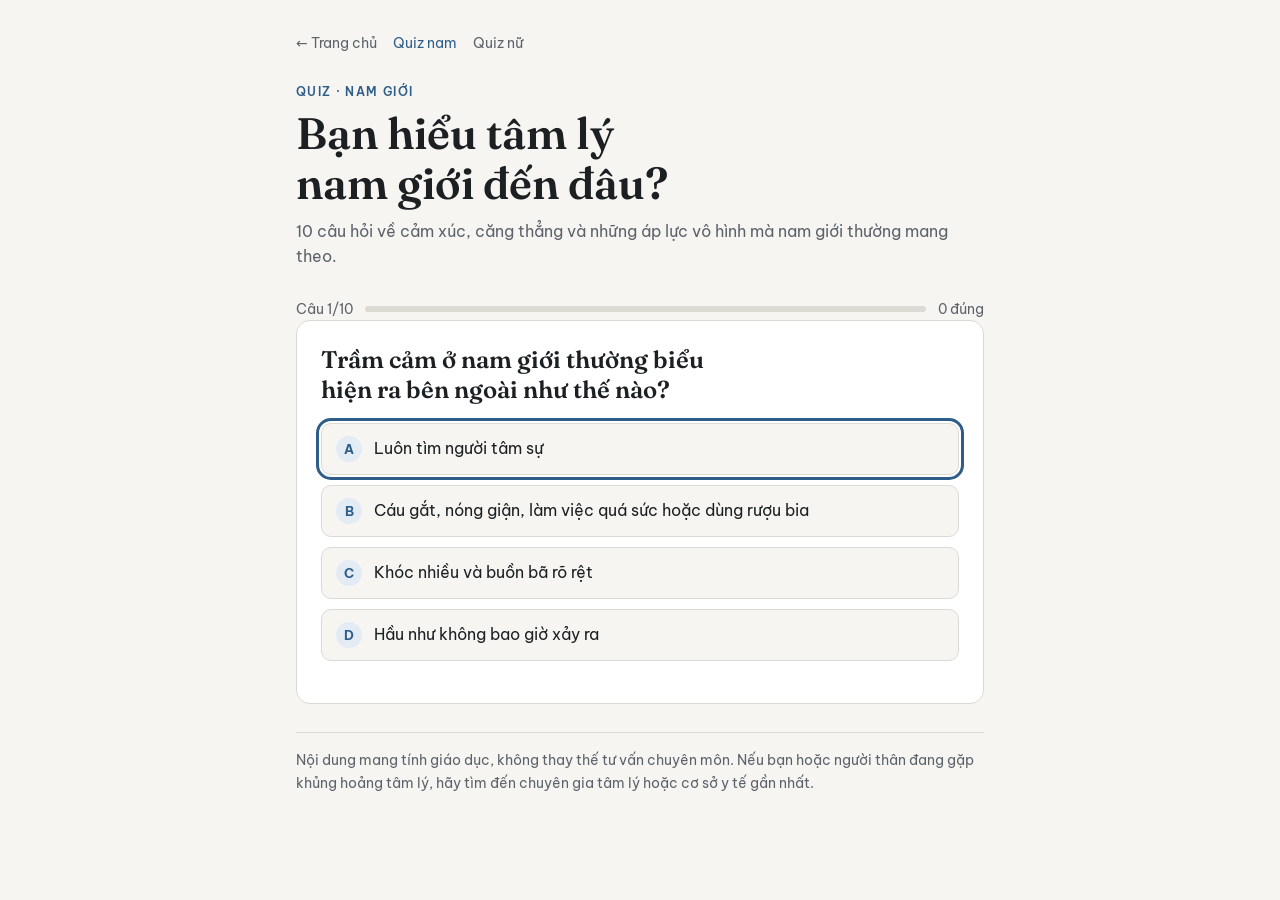
==== nam.html @ 31fb6f39 "Quiz tâm lý giới tính: trang nam và trang nữ Co-Authored-By: Claude Opus 5.5 <noreply@anthropic.com>" ====
<!doctype html>
<html lang="vi"><head>
<title>Quiz Tâm Lý Nam Giới</title>
<meta charset="utf-8"><meta name="viewport" content="width=device-width, initial-scale=1, viewport-fit=cover"><meta name="claude:viewport-fit-sides" content="cover">
<link rel="preconnect" href="https://fonts.googleapis.com"><link rel="preconnect" href="https://fonts.gstatic.com" crossorigin>
<link rel="stylesheet" href="https://fonts.googleapis.com/css2?family=Be+Vietnam+Pro:wght@400;600&family=Fraunces:opsz,wght@9..144,600&display=swap">
<link rel="stylesheet" href="style.css">
</head><body class="nam">
<main class="wrap">
  <nav class="nav"><a href="index.html">← Trang chủ</a><a href="nam.html" aria-current="page">Quiz nam</a><a href="nu.html">Quiz nữ</a></nav>
  <header><p class="eyebrow">Quiz · Nam giới</p><h1>Bạn hiểu tâm lý nam giới đến đâu?</h1><p class="lead">10 câu hỏi về cảm xúc, căng thẳng và những áp lực vô hình mà nam giới thường mang theo.</p></header>
  <section id="quiz" aria-live="polite"></section>
  <p class="note">Nội dung mang tính giáo dục, không thay thế tư vấn chuyên môn. Nếu bạn hoặc người thân đang gặp khủng hoảng tâm lý, hãy tìm đến chuyên gia tâm lý hoặc cơ sở y tế gần nhất.</p>
</main>
<script>window.OTHER={href:"nu.html",label:"Làm quiz nữ giới →"};window.QUIZ=[
{q:"Trầm cảm ở nam giới thường biểu hiện ra bên ngoài như thế nào?",a:["Khóc nhiều và buồn bã rõ rệt","Cáu gắt, nóng giận, làm việc quá sức hoặc dùng rượu bia","Luôn tìm người tâm sự","Hầu như không bao giờ xảy ra"],c:1,e:"Nam giới hay biểu hiện trầm cảm qua cáu gắt, giận dữ, hành vi liều lĩnh hoặc lạm dụng chất. Vì không giống hình ảnh buồn bã quen thuộc nên trầm cảm ở nam dễ bị bỏ sót."},
{q:"So với nữ giới, tỷ lệ tử vong do tự tử ở nam giới trên thế giới thế nào?",a:["Thấp hơn khoảng một nửa","Gần như bằng nhau","Cao hơn khoảng 2–4 lần tùy quốc gia","Chỉ cao hơn ở người già"],c:2,e:"Theo WHO, nam giới tử vong do tự tử nhiều hơn nữ giới khoảng 2 lần trên toàn cầu, và 3–4 lần ở nhiều nước phát triển, dù nữ giới có ý định tự tử nhiều hơn. Điều này liên quan đến việc ít tìm trợ giúp và chọn phương thức nguy hiểm hơn."},
{q:"Lý do phổ biến nhất khiến nam giới ngại tìm kiếm hỗ trợ tâm lý là gì?",a:["Nam giới ít gặp vấn đề tâm lý","Chuẩn mực \"đàn ông phải mạnh mẽ, tự giải quyết\"","Chi phí quá cao","Không có chuyên gia dành cho nam"],c:1,e:"Nghiên cứu về chuẩn mực nam tính cho thấy niềm tin \"xin giúp đỡ là yếu đuối\" là rào cản lớn nhất. Nam giới càng tin vào chuẩn mực này càng ít đi trị liệu."},
{q:"Nhiều nam giới cảm thấy dễ mở lòng nhất trong hoàn cảnh nào?",a:["Ngồi đối diện, nhìn thẳng vào mắt nhau","Khi được hỏi dồn dập về cảm xúc","Khi cùng làm một việc bên cạnh nhau (lái xe, chơi thể thao, sửa đồ)","Qua tin nhắn dài"],c:2,e:"Các nhà nghiên cứu gọi đây là giao tiếp \"vai kề vai\" (side-by-side). Hoạt động chung giảm áp lực giao tiếp trực diện nên chuyện khó nói dễ được chia sẻ hơn."},
{q:"Testosterone ảnh hưởng đến hành vi nam giới như thế nào?",a:["Quyết định hoàn toàn mức độ hung hăng","Không ảnh hưởng gì","Có ảnh hưởng, nhưng tác động phụ thuộc mạnh vào bối cảnh xã hội","Chỉ ảnh hưởng đến cơ bắp"],c:2,e:"Testosterone liên quan đến động lực cạnh tranh và tìm kiếm vị thế, nhưng biểu hiện cụ thể (hung hăng hay hào phóng) tùy vào điều được xã hội xung quanh đánh giá cao. Hormone không phải định mệnh."},
{q:"Nam giới có thể bị trầm cảm sau khi vợ/bạn đời sinh con không?",a:["Không, chỉ người mẹ mới bị","Có, khoảng 8–10% người cha","Chỉ khi người cha thất nghiệp","Chỉ ở con thứ hai"],c:1,e:"Phân tích tổng hợp (Paulson & Bazemore, 2010) cho thấy khoảng 8–10% người cha bị trầm cảm chu sinh, cao nhất khi con 3–6 tháng tuổi. Nguy cơ tăng nếu người mẹ cũng bị trầm cảm."},
{q:"Về trải nghiệm cảm xúc bên trong, nam và nữ khác nhau thế nào?",a:["Nam giới cảm nhận cảm xúc yếu hơn hẳn","Mức độ cảm nhận khá tương đồng; khác biệt chủ yếu ở cách thể hiện","Nam giới không cảm thấy sợ hãi","Nữ giới không cảm thấy tức giận"],c:1,e:"Đo phản ứng sinh lý cho thấy nam giới cũng phản ứng mạnh với kích thích cảm xúc. Từ nhỏ con trai thường được dạy \"con trai không được khóc\", nên các em học cách che giấu cảm xúc chứ không phải ít cảm nhận hơn."},
{q:"\"Giả thuyết tương đồng giới\" (Janet Hyde, 2005) kết luận điều gì?",a:["Nam và nữ khác nhau ở hầu hết đặc điểm tâm lý","Phần lớn khác biệt tâm lý giữa hai giới là nhỏ hoặc gần bằng không","Nam giới giỏi toán bẩm sinh","Nữ giới luôn đồng cảm hơn"],c:1,e:"Tổng hợp 46 phân tích gộp, Hyde thấy khoảng 78% khác biệt giới có quy mô nhỏ hoặc gần bằng 0. Một số khác biệt lớn hơn như sức mạnh thể chất và một số hành vi hung hăng."},
{q:"Khi một người bạn nam đang căng thẳng, cách hỗ trợ nào thường hiệu quả?",a:["Ép anh ấy nói ra ngay lập tức","Phớt lờ để anh ấy tự vượt qua","Ở bên, rủ làm việc gì đó cùng và để ngỏ cơ hội trò chuyện","Khuyên \"đàn ông thì phải chịu được\""],c:2,e:"Hiện diện, không phán xét và tạo không gian an toàn giúp nam giới dễ chia sẻ hơn. Câu như \"phải chịu được\" củng cố chính chuẩn mực ngăn họ tìm trợ giúp."},
{q:"Cô đơn ở nam giới trưởng thành thường liên quan đến điều gì?",a:["Nam giới không cần bạn bè","Tình bạn của nam thường gắn với hoạt động chung, dễ mai một khi hoàn cảnh thay đổi (cưới, chuyển việc)","Nam giới có nhiều bạn thân hơn nữ","Chỉ người độc thân mới cô đơn"],c:1,e:"Khảo sát tại Mỹ (2021) cho thấy tỷ lệ nam giới không có người bạn thân nào tăng từ 3% (1990) lên 15%. Tình bạn dựa trên hoạt động chung dễ đứt khi lịch sinh hoạt thay đổi, và nhiều nam giới chỉ còn dựa vào bạn đời để chia sẻ."}
];</script>
<script src="quiz.js"></script>
</body></html>
---- style.css ----
/* Layout: one centered reading column; each quiz card sits on the page ground, accent set per page */
:root{
  --bg:#f6f5f2; --surface:#ffffff; --fg:#1d2023; --muted:#5d636b; --line:#dcdad4;
  --accent:#2f5d8a; --accent-soft:#e3ecf5; --ok:#2e7d4f; --ok-soft:#e2f2e8; --bad:#b3413a; --bad-soft:#f8e4e2;
  --display:"Fraunces", Georgia, "Times New Roman", serif;
  --body:"Be Vietnam Pro", system-ui, -apple-system, "Segoe UI", sans-serif;
}
body.nu{ --accent:#a4466b; --accent-soft:#f6e4eb; }
@media (prefers-color-scheme: dark){ :root:not([data-theme="light"]){
  --bg:#15171a; --surface:#1e2125; --fg:#e9e7e2; --muted:#a2a7ae; --line:#33373d;
  --accent:#86b2dc; --accent-soft:#22313f; --ok:#7fcf9c; --ok-soft:#1d3226; --bad:#ec8b83; --bad-soft:#3a2120; color-scheme:dark }
  :root:not([data-theme="light"]) body.nu{ --accent:#e59ab8; --accent-soft:#3b2430; } }
:root[data-theme="dark"]{
  --bg:#15171a; --surface:#1e2125; --fg:#e9e7e2; --muted:#a2a7ae; --line:#33373d;
  --accent:#86b2dc; --accent-soft:#22313f; --ok:#7fcf9c; --ok-soft:#1d3226; --bad:#ec8b83; --bad-soft:#3a2120; color-scheme:dark }
:root[data-theme="dark"] body.nu{ --accent:#e59ab8; --accent-soft:#3b2430; }

*{box-sizing:border-box}
body{margin:0;background:var(--bg);color:var(--fg);font-family:var(--body);font-size:16px;line-height:1.6}
.wrap{max-width:720px;margin:0 auto;padding-block:32px 64px;
  padding-left:max(16px, env(safe-area-inset-left, 0px));padding-right:max(16px, env(safe-area-inset-right, 0px));
  display:flex;flex-direction:column;gap:28px}
a{color:var(--accent)}
.nav{display:flex;gap:16px;flex-wrap:wrap;font-size:14px}
.nav a{text-decoration:none;color:var(--muted)} .nav a:hover,.nav a[aria-current]{color:var(--accent)}
.eyebrow{font-size:12px;letter-spacing:.12em;text-transform:uppercase;color:var(--accent);font-weight:600;margin:0}
h1{font-family:var(--display);font-weight:600;font-size:clamp(30px,6vw,44px);line-height:1.15;margin:6px 0 10px;text-wrap:balance}
h2{font-family:var(--display);font-weight:600;font-size:24px;line-height:1.25;margin:0;text-wrap:balance}
.lead{color:var(--muted);margin:0;max-width:60ch}
.note{font-size:14px;color:var(--muted);border-top:1px solid var(--line);padding-top:16px;margin:0}

.progress{display:flex;align-items:center;gap:12px;font-size:14px;color:var(--muted);font-variant-numeric:tabular-nums}
.bar{flex:1;height:6px;border-radius:3px;background:var(--line);overflow:hidden}
.bar span{display:block;height:100%;background:var(--accent);transition:width .3s}
.card{background:var(--surface);border:1px solid var(--line);border-radius:14px;padding:24px;display:flex;flex-direction:column;gap:18px}
.opts{display:grid;gap:10px}
.opt{font:inherit;text-align:left;color:var(--fg);background:var(--bg);border:1.5px solid var(--line);border-radius:10px;padding:12px 14px;cursor:pointer;display:flex;gap:12px;align-items:flex-start}
.opt:hover:not(:disabled){border-color:var(--accent)}
.opt:focus-visible,.btn:focus-visible{outline:3px solid var(--accent);outline-offset:2px}
.opt b{flex:none;width:26px;height:26px;border-radius:50%;display:grid;place-items:center;font-size:13px;background:var(--accent-soft);color:var(--accent)}
.opt:disabled{cursor:default}
.opt.ok{border-color:var(--ok);background:var(--ok-soft)} .opt.ok b{background:var(--ok);color:var(--surface)}
.opt.bad{border-color:var(--bad);background:var(--bad-soft)} .opt.bad b{background:var(--bad);color:var(--surface)}
.explain{background:var(--accent-soft);border-radius:10px;padding:14px 16px;margin:0}
.explain strong{display:block;margin-bottom:4px}
.actions{display:flex;justify-content:flex-end}
.btn{font:inherit;font-weight:600;border:0;border-radius:10px;padding:11px 20px;background:var(--accent);color:var(--surface);cursor:pointer;text-decoration:none;display:inline-block}
.btn.ghost{background:transparent;color:var(--accent);border:1.5px solid var(--accent)}
.score{font-family:var(--display);font-size:64px;line-height:1;color:var(--accent);font-variant-numeric:tabular-nums}
.review{display:flex;flex-direction:column;gap:12px;padding:0;margin:0;list-style:none}
.review li{border-left:3px solid var(--line);padding-left:12px;font-size:15px}
.review li.ok{border-color:var(--ok)} .review li.bad{border-color:var(--bad)}
.review small{color:var(--muted);display:block}

.choose{display:grid;grid-template-columns:repeat(auto-fit,minmax(240px,1fr));gap:16px}
.pick{display:flex;flex-direction:column;gap:10px;text-decoration:none;color:var(--fg);background:var(--surface);border:1px solid var(--line);border-radius:14px;padding:24px;transition:border-color .2s, transform .2s}
.pick:hover{border-color:var(--accent);transform:translateY(-2px)}
.pick.nu{--accent:#a4466b}
@media (prefers-color-scheme: dark){ :root:not([data-theme="light"]) .pick.nu{--accent:#e59ab8} }
:root[data-theme="dark"] .pick.nu{--accent:#e59ab8}
.pick .sym{font-family:var(--display);font-size:40px;line-height:1;color:var(--accent)}
.pick h2{color:var(--fg)} .pick p{margin:0;color:var(--muted);font-size:15px}
.pick span.go{color:var(--accent);font-weight:600;font-size:15px}
@media (prefers-reduced-motion: reduce){ *{transition:none!important} }
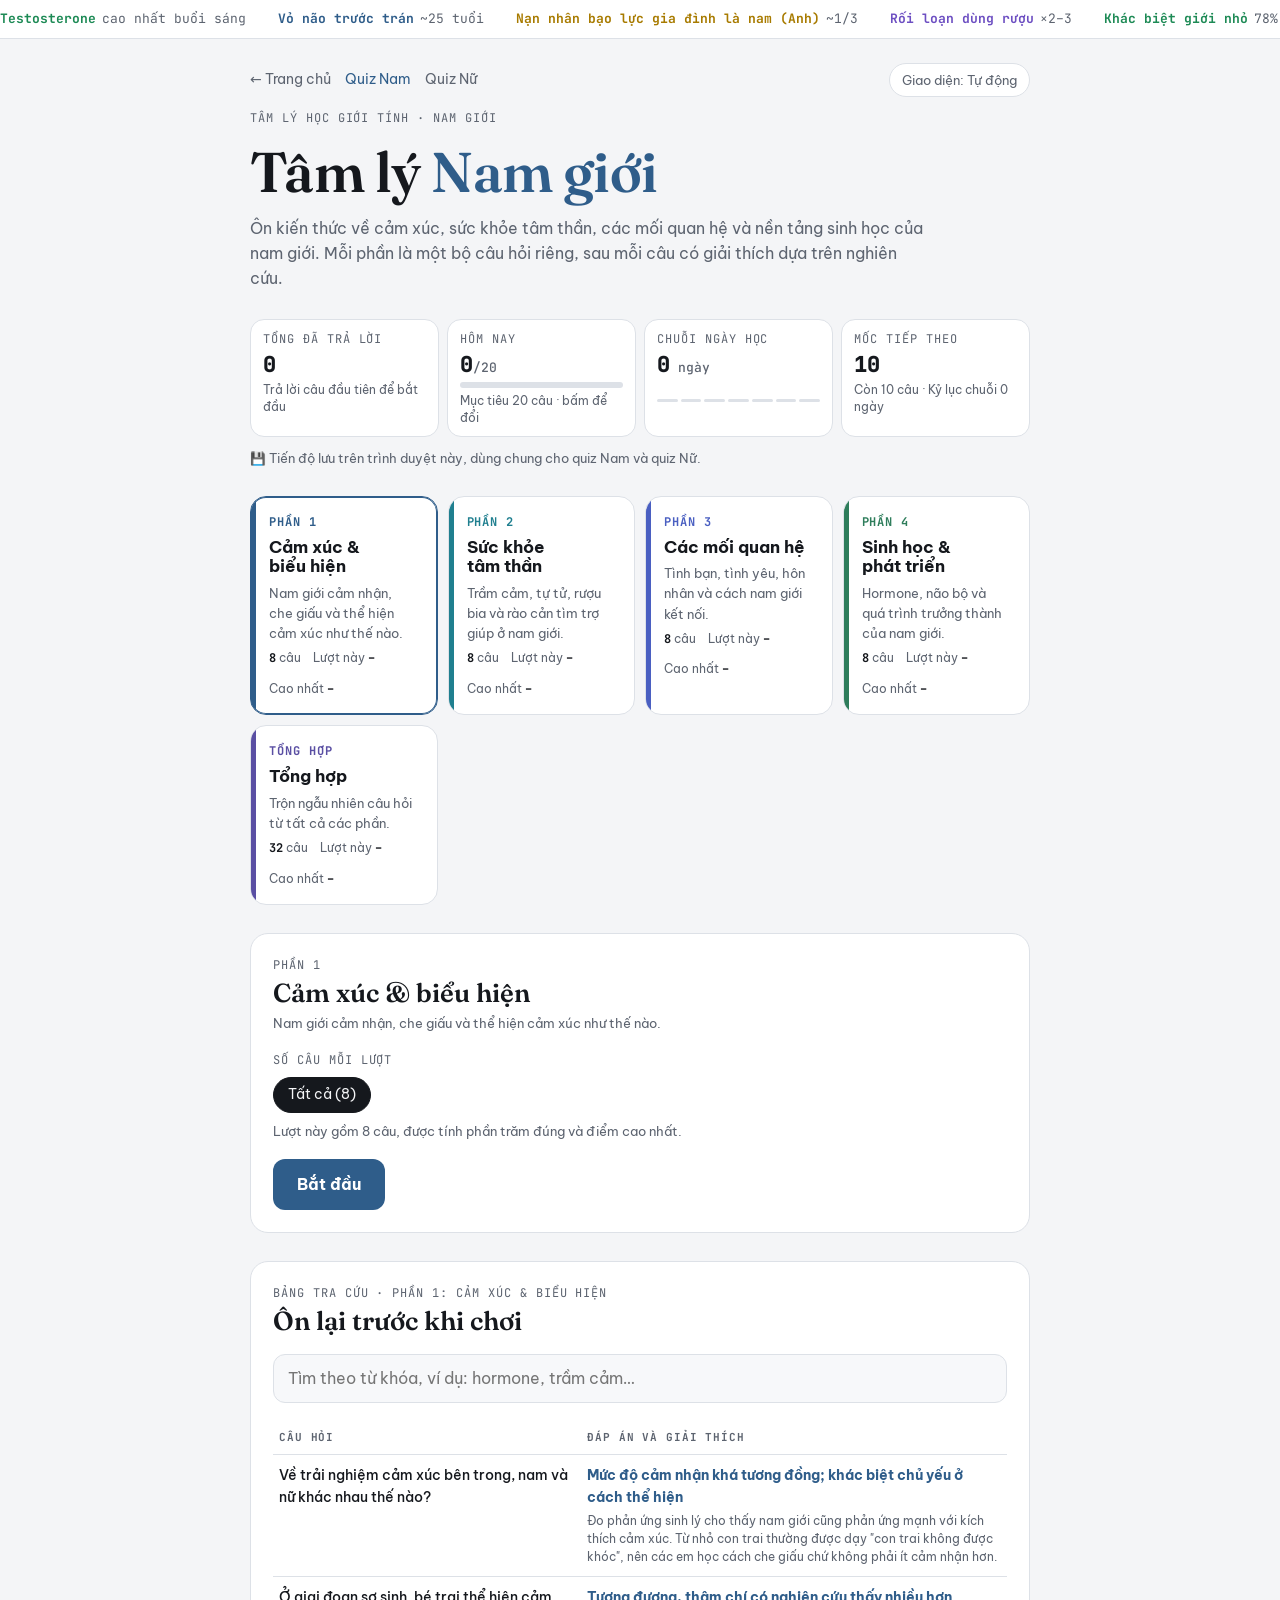
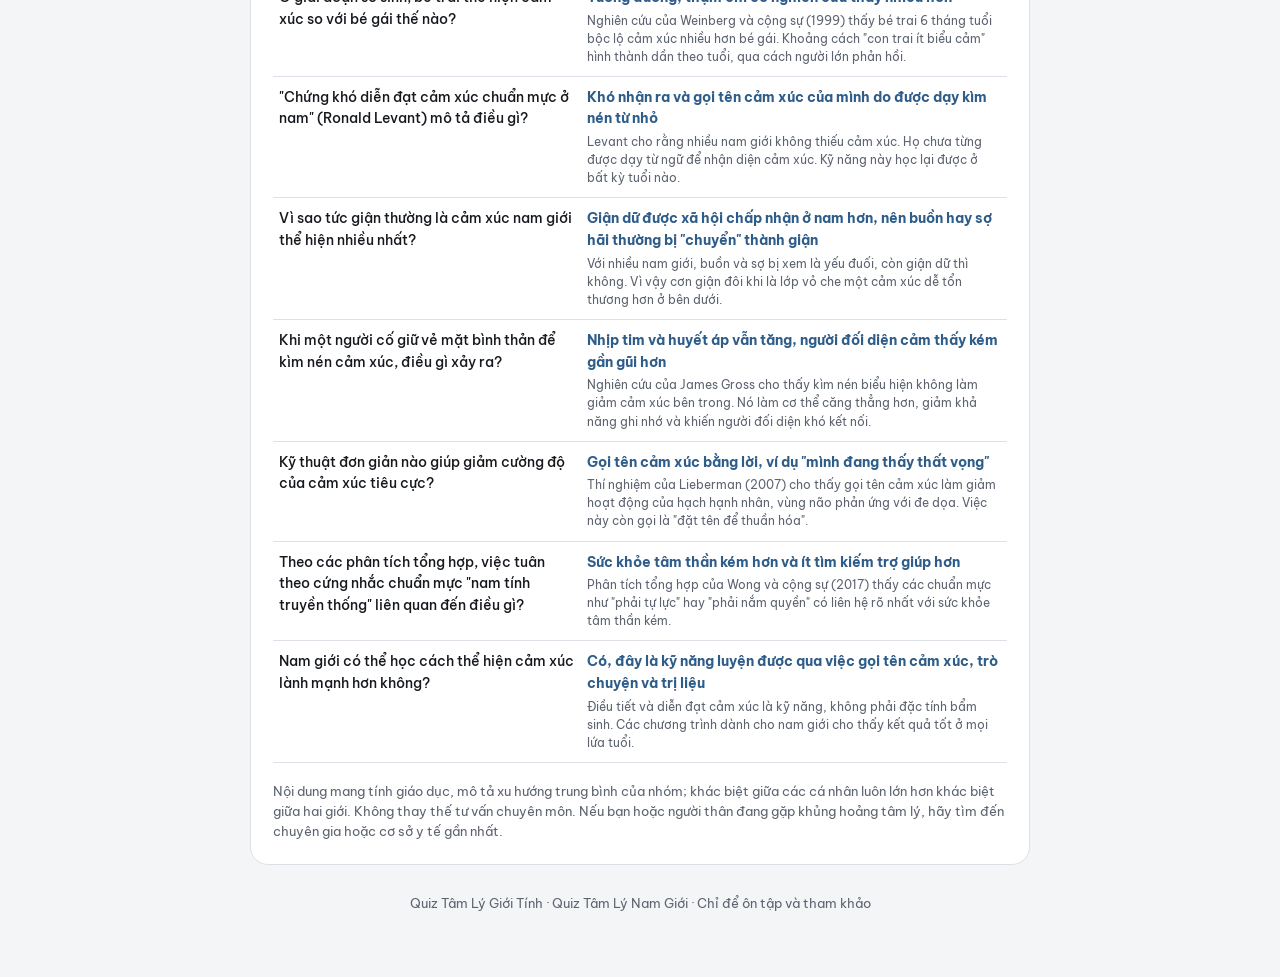
==== commit e9f0c853: "Dựng lại quiz theo cấu trúc Bảng Điện Quiz Thêm băng chữ chạy, thống kê học tập (tổng câu, mục tiêu " ====
--- a/nam.html
+++ b/nam.html
@@ -1,28 +1,99 @@
 <!doctype html>
-<html lang="vi"><head>
+<html lang="vi">
+<head>
 <title>Quiz Tâm Lý Nam Giới</title>
-<meta charset="utf-8"><meta name="viewport" content="width=device-width, initial-scale=1, viewport-fit=cover"><meta name="claude:viewport-fit-sides" content="cover">
+<meta name="description" content="Quiz 32 câu về cảm xúc, sức khỏe tâm thần, các mối quan hệ và sinh học của nam giới.">
+<meta charset="utf-8">
+<meta name="viewport" content="width=device-width, initial-scale=1, viewport-fit=cover">
+<meta name="claude:viewport-fit-sides" content="cover">
 <link rel="preconnect" href="https://fonts.googleapis.com"><link rel="preconnect" href="https://fonts.gstatic.com" crossorigin>
-<link rel="stylesheet" href="https://fonts.googleapis.com/css2?family=Be+Vietnam+Pro:wght@400;600&family=Fraunces:opsz,wght@9..144,600&display=swap">
+<link rel="stylesheet" href="https://fonts.googleapis.com/css2?family=Be+Vietnam+Pro:wght@400;500;600;700;800&family=Fraunces:opsz,wght@9..144,600&family=JetBrains+Mono:wght@500;700;800&display=swap">
 <link rel="stylesheet" href="style.css">
-</head><body class="nam">
+</head>
+<body class="nam">
+<div class="tape" aria-hidden="true"><div class="tape-track" id="tape"></div></div>
 <main class="wrap">
-  <nav class="nav"><a href="index.html">← Trang chủ</a><a href="nam.html" aria-current="page">Quiz nam</a><a href="nu.html">Quiz nữ</a></nav>
-  <header><p class="eyebrow">Quiz · Nam giới</p><h1>Bạn hiểu tâm lý nam giới đến đâu?</h1><p class="lead">10 câu hỏi về cảm xúc, căng thẳng và những áp lực vô hình mà nam giới thường mang theo.</p></header>
-  <section id="quiz" aria-live="polite"></section>
-  <p class="note">Nội dung mang tính giáo dục, không thay thế tư vấn chuyên môn. Nếu bạn hoặc người thân đang gặp khủng hoảng tâm lý, hãy tìm đến chuyên gia tâm lý hoặc cơ sở y tế gần nhất.</p>
+  <header class="mast">
+    <div class="mast-top">
+      <nav class="nav"><a href="index.html">← Trang chủ</a><a href="nam.html" aria-current="page">Quiz Nam</a><a href="nu.html">Quiz Nữ</a></nav>
+      <button class="theme" id="themeBtn" type="button">Giao diện: Tự động</button>
+    </div>
+    <span class="label" id="mastLabel"></span>
+    <h1 id="mastTitle"></h1>
+    <p id="mastIntro"></p>
+  </header>
+
+  <section class="stats" id="stats" aria-label="Thống kê học tập"></section>
+  <p class="save-note">💾 Tiến độ lưu trên trình duyệt này, dùng chung cho quiz Nam và quiz Nữ.</p>
+  <div class="toast" id="toast" role="status" aria-live="polite" hidden></div>
+
+  <nav class="parts" id="parts" role="tablist" aria-label="Chọn phần"></nav>
+
+  <section class="panel" id="setup">
+    <div class="panel-head">
+      <span class="label" id="setupLabel"></span>
+      <h2 id="setupTitle"></h2>
+      <p class="note" id="setupDesc"></p>
+    </div>
+    <div class="field">
+      <span class="label">Số câu mỗi lượt</span>
+      <div class="chips" id="lengths"></div>
+      <p class="note" id="countNote"></p>
+    </div>
+    <button class="go" id="startBtn" type="button">Bắt đầu</button>
+  </section>
+
+  <section class="panel" id="play" hidden>
+    <div class="hud">
+      <span class="label" id="hudPos"></span>
+      <span class="label" id="hudScore"></span>
+    </div>
+    <div class="bar"><i id="hudBar"></i></div>
+    <div class="prompt">
+      <span class="label" id="qLabel"></span>
+      <div class="big" id="qMain"></div>
+    </div>
+    <div class="opts" id="opts"></div>
+    <div class="explain" id="explain" hidden></div>
+    <div class="actions">
+      <button class="go" id="nextBtn" type="button" hidden>Câu tiếp →</button>
+      <button class="ghost" id="quitBtn" type="button">Dừng</button>
+      <span class="hint">Phím tắt: 1–4 để chọn, Enter để sang câu</span>
+    </div>
+  </section>
+
+  <section class="panel" id="result" hidden>
+    <span class="label" id="rLabel"></span>
+    <div class="score" id="rScore"></div>
+    <p id="rMsg" style="margin:0"></p>
+    <p class="note" id="rTotal"></p>
+    <div class="review" id="rReview"></div>
+    <div class="actions">
+      <button class="go" id="retryBtn" type="button" hidden>Ôn lại câu sai</button>
+      <button class="go" id="againBtn" type="button">Chơi lại</button>
+      <button class="ghost" id="setupBtn" type="button">Đổi thiết lập</button>
+      <a class="ghost" id="otherLink" href="#"></a>
+    </div>
+  </section>
+
+  <section class="panel">
+    <div class="panel-head">
+      <span class="label" id="boardLabel">Bảng tra cứu</span>
+      <h2>Ôn lại trước khi chơi</h2>
+    </div>
+    <input class="search" id="search" type="search" placeholder="Tìm theo từ khóa, ví dụ: hormone, trầm cảm…" aria-label="Tìm trong bảng tra cứu">
+    <div class="board-wrap">
+      <table class="board">
+        <thead><tr><th>Câu hỏi</th><th>Đáp án và giải thích</th></tr></thead>
+        <tbody id="boardBody"></tbody>
+      </table>
+    </div>
+    <p class="note">Nội dung mang tính giáo dục, mô tả xu hướng trung bình của nhóm; khác biệt giữa các cá nhân luôn lớn hơn khác biệt giữa hai giới. Không thay thế tư vấn chuyên môn. Nếu bạn hoặc người thân đang gặp khủng hoảng tâm lý, hãy tìm đến chuyên gia hoặc cơ sở y tế gần nhất.</p>
+  </section>
+
+  <footer>Quiz Tâm Lý Giới Tính · Quiz Tâm Lý Nam Giới · Chỉ để ôn tập và tham khảo</footer>
 </main>
-<script>window.OTHER={href:"nu.html",label:"Làm quiz nữ giới →"};window.QUIZ=[
-{q:"Trầm cảm ở nam giới thường biểu hiện ra bên ngoài như thế nào?",a:["Khóc nhiều và buồn bã rõ rệt","Cáu gắt, nóng giận, làm việc quá sức hoặc dùng rượu bia","Luôn tìm người tâm sự","Hầu như không bao giờ xảy ra"],c:1,e:"Nam giới hay biểu hiện trầm cảm qua cáu gắt, giận dữ, hành vi liều lĩnh hoặc lạm dụng chất. Vì không giống hình ảnh buồn bã quen thuộc nên trầm cảm ở nam dễ bị bỏ sót."},
-{q:"So với nữ giới, tỷ lệ tử vong do tự tử ở nam giới trên thế giới thế nào?",a:["Thấp hơn khoảng một nửa","Gần như bằng nhau","Cao hơn khoảng 2–4 lần tùy quốc gia","Chỉ cao hơn ở người già"],c:2,e:"Theo WHO, nam giới tử vong do tự tử nhiều hơn nữ giới khoảng 2 lần trên toàn cầu, và 3–4 lần ở nhiều nước phát triển, dù nữ giới có ý định tự tử nhiều hơn. Điều này liên quan đến việc ít tìm trợ giúp và chọn phương thức nguy hiểm hơn."},
-{q:"Lý do phổ biến nhất khiến nam giới ngại tìm kiếm hỗ trợ tâm lý là gì?",a:["Nam giới ít gặp vấn đề tâm lý","Chuẩn mực \"đàn ông phải mạnh mẽ, tự giải quyết\"","Chi phí quá cao","Không có chuyên gia dành cho nam"],c:1,e:"Nghiên cứu về chuẩn mực nam tính cho thấy niềm tin \"xin giúp đỡ là yếu đuối\" là rào cản lớn nhất. Nam giới càng tin vào chuẩn mực này càng ít đi trị liệu."},
-{q:"Nhiều nam giới cảm thấy dễ mở lòng nhất trong hoàn cảnh nào?",a:["Ngồi đối diện, nhìn thẳng vào mắt nhau","Khi được hỏi dồn dập về cảm xúc","Khi cùng làm một việc bên cạnh nhau (lái xe, chơi thể thao, sửa đồ)","Qua tin nhắn dài"],c:2,e:"Các nhà nghiên cứu gọi đây là giao tiếp \"vai kề vai\" (side-by-side). Hoạt động chung giảm áp lực giao tiếp trực diện nên chuyện khó nói dễ được chia sẻ hơn."},
-{q:"Testosterone ảnh hưởng đến hành vi nam giới như thế nào?",a:["Quyết định hoàn toàn mức độ hung hăng","Không ảnh hưởng gì","Có ảnh hưởng, nhưng tác động phụ thuộc mạnh vào bối cảnh xã hội","Chỉ ảnh hưởng đến cơ bắp"],c:2,e:"Testosterone liên quan đến động lực cạnh tranh và tìm kiếm vị thế, nhưng biểu hiện cụ thể (hung hăng hay hào phóng) tùy vào điều được xã hội xung quanh đánh giá cao. Hormone không phải định mệnh."},
-{q:"Nam giới có thể bị trầm cảm sau khi vợ/bạn đời sinh con không?",a:["Không, chỉ người mẹ mới bị","Có, khoảng 8–10% người cha","Chỉ khi người cha thất nghiệp","Chỉ ở con thứ hai"],c:1,e:"Phân tích tổng hợp (Paulson & Bazemore, 2010) cho thấy khoảng 8–10% người cha bị trầm cảm chu sinh, cao nhất khi con 3–6 tháng tuổi. Nguy cơ tăng nếu người mẹ cũng bị trầm cảm."},
-{q:"Về trải nghiệm cảm xúc bên trong, nam và nữ khác nhau thế nào?",a:["Nam giới cảm nhận cảm xúc yếu hơn hẳn","Mức độ cảm nhận khá tương đồng; khác biệt chủ yếu ở cách thể hiện","Nam giới không cảm thấy sợ hãi","Nữ giới không cảm thấy tức giận"],c:1,e:"Đo phản ứng sinh lý cho thấy nam giới cũng phản ứng mạnh với kích thích cảm xúc. Từ nhỏ con trai thường được dạy \"con trai không được khóc\", nên các em học cách che giấu cảm xúc chứ không phải ít cảm nhận hơn."},
-{q:"\"Giả thuyết tương đồng giới\" (Janet Hyde, 2005) kết luận điều gì?",a:["Nam và nữ khác nhau ở hầu hết đặc điểm tâm lý","Phần lớn khác biệt tâm lý giữa hai giới là nhỏ hoặc gần bằng không","Nam giới giỏi toán bẩm sinh","Nữ giới luôn đồng cảm hơn"],c:1,e:"Tổng hợp 46 phân tích gộp, Hyde thấy khoảng 78% khác biệt giới có quy mô nhỏ hoặc gần bằng 0. Một số khác biệt lớn hơn như sức mạnh thể chất và một số hành vi hung hăng."},
-{q:"Khi một người bạn nam đang căng thẳng, cách hỗ trợ nào thường hiệu quả?",a:["Ép anh ấy nói ra ngay lập tức","Phớt lờ để anh ấy tự vượt qua","Ở bên, rủ làm việc gì đó cùng và để ngỏ cơ hội trò chuyện","Khuyên \"đàn ông thì phải chịu được\""],c:2,e:"Hiện diện, không phán xét và tạo không gian an toàn giúp nam giới dễ chia sẻ hơn. Câu như \"phải chịu được\" củng cố chính chuẩn mực ngăn họ tìm trợ giúp."},
-{q:"Cô đơn ở nam giới trưởng thành thường liên quan đến điều gì?",a:["Nam giới không cần bạn bè","Tình bạn của nam thường gắn với hoạt động chung, dễ mai một khi hoàn cảnh thay đổi (cưới, chuyển việc)","Nam giới có nhiều bạn thân hơn nữ","Chỉ người độc thân mới cô đơn"],c:1,e:"Khảo sát tại Mỹ (2021) cho thấy tỷ lệ nam giới không có người bạn thân nào tăng từ 3% (1990) lên 15%. Tình bạn dựa trên hoạt động chung dễ đứt khi lịch sinh hoạt thay đổi, và nhiều nam giới chỉ còn dựa vào bạn đời để chia sẻ."}
-];</script>
-<script src="quiz.js"></script>
-</body></html>
+<script src="data-nam.js"></script>
+<script src="app.js"></script>
+</body>
+</html>
--- a/style.css
+++ b/style.css
@@ -1,64 +1,160 @@
-/* Layout: one centered reading column; each quiz card sits on the page ground, accent set per page */
-:root{
-  --bg:#f6f5f2; --surface:#ffffff; --fg:#1d2023; --muted:#5d636b; --line:#dcdad4;
-  --accent:#2f5d8a; --accent-soft:#e3ecf5; --ok:#2e7d4f; --ok-soft:#e2f2e8; --bad:#b3413a; --bad-soft:#f8e4e2;
-  --display:"Fraunces", Georgia, "Times New Roman", serif;
-  --body:"Be Vietnam Pro", system-ui, -apple-system, "Segoe UI", sans-serif;
+/* Bố cục: một cột 780px như bảng ôn tập; băng chữ chạy trên cùng, ô thống kê, lưới chọn phần, khung chơi, bảng tra cứu.
+   Màu nhấn đổi theo phần đang chọn (--c1..--c5); trang Nam tông xanh, trang Nữ tông hồng mận. */
+:root {
+  --bg: #f4f5f7; --card: #ffffff; --opt: #f7f8fa; --ink: #15181d; --muted: #5d6470; --line: #dde1e7;
+  --up: #1d8a55; --up-soft: #dcf2e6; --down: #c93c3c; --down-soft: #fbe3e1; --ref: #a87b00; --alt: #6d4fc2;
+  --c1: #2f5d8a; --c2: #1f7f8f; --c3: #4a5fc1; --c4: #2e7d5b; --c5: #5a4fa3;
+  --accent: var(--c1); --accent-ink: #ffffff;
+  --display: "Fraunces", Georgia, "Times New Roman", serif;
+  --body: "Be Vietnam Pro", system-ui, -apple-system, "Segoe UI", sans-serif;
+  --mono: "JetBrains Mono", ui-monospace, Menlo, monospace;
 }
-body.nu{ --accent:#a4466b; --accent-soft:#f6e4eb; }
-@media (prefers-color-scheme: dark){ :root:not([data-theme="light"]){
-  --bg:#15171a; --surface:#1e2125; --fg:#e9e7e2; --muted:#a2a7ae; --line:#33373d;
-  --accent:#86b2dc; --accent-soft:#22313f; --ok:#7fcf9c; --ok-soft:#1d3226; --bad:#ec8b83; --bad-soft:#3a2120; color-scheme:dark }
-  :root:not([data-theme="light"]) body.nu{ --accent:#e59ab8; --accent-soft:#3b2430; } }
-:root[data-theme="dark"]{
-  --bg:#15171a; --surface:#1e2125; --fg:#e9e7e2; --muted:#a2a7ae; --line:#33373d;
-  --accent:#86b2dc; --accent-soft:#22313f; --ok:#7fcf9c; --ok-soft:#1d3226; --bad:#ec8b83; --bad-soft:#3a2120; color-scheme:dark }
-:root[data-theme="dark"] body.nu{ --accent:#e59ab8; --accent-soft:#3b2430; }
+body.nu, .pick.nu { --c1: #a4466b; --c2: #b2552f; --c3: #8a3f8f; --c4: #b23a55; --c5: #7a4a9a; --accent: var(--c1); }
+@media (prefers-color-scheme: dark) {
+  :root:not([data-theme="light"]) {
+    --bg: #0e1013; --card: #171a1f; --opt: #1d2127; --ink: #e9ebef; --muted: #98a0ab; --line: #2a2f37;
+    --up: #4fd18c; --up-soft: #143024; --down: #ff7a72; --down-soft: #3a1b1a; --ref: #f2c230; --alt: #b49bff;
+    --c1: #7fb0e3; --c2: #5fd0dc; --c3: #98a8ff; --c4: #6fd6a2; --c5: #b6a6ff; --accent-ink: #0b0f14;
+    color-scheme: dark;
+  }
+  :root:not([data-theme="light"]) body.nu, :root:not([data-theme="light"]) .pick.nu { --c1: #f08fb4; --c2: #ffa07a; --c3: #e09ae6; --c4: #ff8fa6; --c5: #c9a2f0; }
+}
+:root[data-theme="dark"] {
+  --bg: #0e1013; --card: #171a1f; --opt: #1d2127; --ink: #e9ebef; --muted: #98a0ab; --line: #2a2f37;
+  --up: #4fd18c; --up-soft: #143024; --down: #ff7a72; --down-soft: #3a1b1a; --ref: #f2c230; --alt: #b49bff;
+  --c1: #7fb0e3; --c2: #5fd0dc; --c3: #98a8ff; --c4: #6fd6a2; --c5: #b6a6ff; --accent-ink: #0b0f14;
+  color-scheme: dark;
+}
+:root[data-theme="dark"] body.nu, :root[data-theme="dark"] .pick.nu { --c1: #f08fb4; --c2: #ffa07a; --c3: #e09ae6; --c4: #ff8fa6; --c5: #c9a2f0; }
 
-*{box-sizing:border-box}
-body{margin:0;background:var(--bg);color:var(--fg);font-family:var(--body);font-size:16px;line-height:1.6}
-.wrap{max-width:720px;margin:0 auto;padding-block:32px 64px;
-  padding-left:max(16px, env(safe-area-inset-left, 0px));padding-right:max(16px, env(safe-area-inset-right, 0px));
-  display:flex;flex-direction:column;gap:28px}
-a{color:var(--accent)}
-.nav{display:flex;gap:16px;flex-wrap:wrap;font-size:14px}
-.nav a{text-decoration:none;color:var(--muted)} .nav a:hover,.nav a[aria-current]{color:var(--accent)}
-.eyebrow{font-size:12px;letter-spacing:.12em;text-transform:uppercase;color:var(--accent);font-weight:600;margin:0}
-h1{font-family:var(--display);font-weight:600;font-size:clamp(30px,6vw,44px);line-height:1.15;margin:6px 0 10px;text-wrap:balance}
-h2{font-family:var(--display);font-weight:600;font-size:24px;line-height:1.25;margin:0;text-wrap:balance}
-.lead{color:var(--muted);margin:0;max-width:60ch}
-.note{font-size:14px;color:var(--muted);border-top:1px solid var(--line);padding-top:16px;margin:0}
+* { box-sizing: border-box; }
+html { background: var(--bg); }
+body {
+  margin: 0; min-height: 100vh; background: var(--bg); color: var(--ink);
+  font-family: var(--body); font-size: 16px; line-height: 1.55;
+  padding-left: max(16px, env(safe-area-inset-left, 0px)); padding-right: max(16px, env(safe-area-inset-right, 0px));
+  padding-bottom: 64px; overflow-x: hidden;
+}
+[hidden] { display: none !important; }
+button, input { font: inherit; color: inherit; }
+button { cursor: pointer; }
+a { color: var(--accent); }
+:focus-visible { outline: 3px solid var(--accent); outline-offset: 2px; }
+.wrap { max-width: 780px; margin: 0 auto; display: grid; gap: 28px; }
+h1, h2, h3 { margin: 0; line-height: 1.15; text-wrap: balance; }
+.label { font-family: var(--mono); font-size: 12px; letter-spacing: .08em; text-transform: uppercase; color: var(--muted); }
 
-.progress{display:flex;align-items:center;gap:12px;font-size:14px;color:var(--muted);font-variant-numeric:tabular-nums}
-.bar{flex:1;height:6px;border-radius:3px;background:var(--line);overflow:hidden}
-.bar span{display:block;height:100%;background:var(--accent);transition:width .3s}
-.card{background:var(--surface);border:1px solid var(--line);border-radius:14px;padding:24px;display:flex;flex-direction:column;gap:18px}
-.opts{display:grid;gap:10px}
-.opt{font:inherit;text-align:left;color:var(--fg);background:var(--bg);border:1.5px solid var(--line);border-radius:10px;padding:12px 14px;cursor:pointer;display:flex;gap:12px;align-items:flex-start}
-.opt:hover:not(:disabled){border-color:var(--accent)}
-.opt:focus-visible,.btn:focus-visible{outline:3px solid var(--accent);outline-offset:2px}
-.opt b{flex:none;width:26px;height:26px;border-radius:50%;display:grid;place-items:center;font-size:13px;background:var(--accent-soft);color:var(--accent)}
-.opt:disabled{cursor:default}
-.opt.ok{border-color:var(--ok);background:var(--ok-soft)} .opt.ok b{background:var(--ok);color:var(--surface)}
-.opt.bad{border-color:var(--bad);background:var(--bad-soft)} .opt.bad b{background:var(--bad);color:var(--surface)}
-.explain{background:var(--accent-soft);border-radius:10px;padding:14px 16px;margin:0}
-.explain strong{display:block;margin-bottom:4px}
-.actions{display:flex;justify-content:flex-end}
-.btn{font:inherit;font-weight:600;border:0;border-radius:10px;padding:11px 20px;background:var(--accent);color:var(--surface);cursor:pointer;text-decoration:none;display:inline-block}
-.btn.ghost{background:transparent;color:var(--accent);border:1.5px solid var(--accent)}
-.score{font-family:var(--display);font-size:64px;line-height:1;color:var(--accent);font-variant-numeric:tabular-nums}
-.review{display:flex;flex-direction:column;gap:12px;padding:0;margin:0;list-style:none}
-.review li{border-left:3px solid var(--line);padding-left:12px;font-size:15px}
-.review li.ok{border-color:var(--ok)} .review li.bad{border-color:var(--bad)}
-.review small{color:var(--muted);display:block}
+/* Băng chữ chạy */
+.tape { margin: 0 calc(-1 * max(16px, env(safe-area-inset-left, 0px))); border-bottom: 1px solid var(--line); background: var(--card); overflow: hidden; white-space: nowrap; }
+.tape-track { display: inline-flex; gap: 32px; padding: 9px 0; animation: run 90s linear infinite; font-family: var(--mono); font-size: 13px; color: var(--muted); }
+.tape-track b { margin-right: 6px; font-weight: 700; }
+@keyframes run { from { transform: translateX(0); } to { transform: translateX(-50%); } }
 
-.choose{display:grid;grid-template-columns:repeat(auto-fit,minmax(240px,1fr));gap:16px}
-.pick{display:flex;flex-direction:column;gap:10px;text-decoration:none;color:var(--fg);background:var(--surface);border:1px solid var(--line);border-radius:14px;padding:24px;transition:border-color .2s, transform .2s}
-.pick:hover{border-color:var(--accent);transform:translateY(-2px)}
-.pick.nu{--accent:#a4466b}
-@media (prefers-color-scheme: dark){ :root:not([data-theme="light"]) .pick.nu{--accent:#e59ab8} }
-:root[data-theme="dark"] .pick.nu{--accent:#e59ab8}
-.pick .sym{font-family:var(--display);font-size:40px;line-height:1;color:var(--accent)}
-.pick h2{color:var(--fg)} .pick p{margin:0;color:var(--muted);font-size:15px}
-.pick span.go{color:var(--accent);font-weight:600;font-size:15px}
-@media (prefers-reduced-motion: reduce){ *{transition:none!important} }
+/* Đầu trang */
+.mast { display: grid; gap: 12px; padding-top: 24px; }
+.mast-top { display: flex; justify-content: space-between; align-items: center; gap: 12px; flex-wrap: wrap; }
+.nav { display: flex; gap: 14px; flex-wrap: wrap; font-size: 14px; }
+.nav a { color: var(--muted); text-decoration: none; }
+.nav a:hover, .nav a[aria-current] { color: var(--accent); }
+.theme { background: var(--card); border: 1px solid var(--line); border-radius: 99px; padding: 6px 12px; font-size: 13px; color: var(--muted); white-space: nowrap; }
+.mast h1 { font-family: var(--display); font-size: clamp(36px, 8vw, 56px); font-weight: 600; letter-spacing: -.01em; }
+.mast h1 span { color: var(--accent); }
+.mast p { margin: 0; color: var(--muted); max-width: 62ch; }
+
+/* Thống kê */
+.stats { display: grid; grid-template-columns: repeat(4, minmax(0, 1fr)); gap: 8px; }
+@media (max-width: 640px) { .stats { grid-template-columns: 1fr 1fr; } }
+.stat { background: var(--card); border: 1px solid var(--line); border-radius: 14px; padding: 10px 12px; display: grid; gap: 5px; align-content: start; min-width: 0; text-align: left; }
+button.stat:hover { border-color: var(--muted); }
+.stat b { font-family: var(--mono); font-size: 22px; font-weight: 800; line-height: 1.1; overflow-wrap: anywhere; }
+.stat b small { font-size: 13px; color: var(--muted); font-weight: 500; }
+.stat > small { color: var(--muted); font-size: 12px; line-height: 1.35; }
+.stat.done b { color: var(--up); }
+.sbar { height: 6px; background: var(--line); border-radius: 99px; overflow: hidden; }
+.sbar i { display: block; height: 100%; background: var(--up); border-radius: inherit; transition: width .3s; }
+.week { display: flex; gap: 3px; align-items: flex-end; height: 20px; }
+.week i { flex: 1; background: var(--line); border-radius: 2px; min-height: 3px; }
+.week i.on { background: var(--accent); }
+.save-note { margin: -16px 0 0; font-size: 12.5px; color: var(--muted); }
+.toast { position: fixed; left: 50%; top: calc(14px + env(safe-area-inset-top, 0px)); transform: translateX(-50%); z-index: 60; background: var(--ink); color: var(--bg); padding: 10px 18px; border-radius: 99px; font-weight: 700; font-size: 14px; max-width: calc(100% - 32px); text-align: center; box-shadow: 0 6px 24px rgba(0,0,0,.18); }
+
+/* Chọn phần */
+.parts { display: grid; gap: 10px; grid-template-columns: repeat(auto-fill, minmax(min(100%, 170px), 1fr)); }
+.part { text-align: left; background: var(--card); border: 1.5px solid var(--line); border-radius: 16px; padding: 16px 18px; display: grid; gap: 6px; align-content: start; position: relative; overflow: hidden; transition: border-color .15s, transform .15s; }
+.part::before { content: ""; position: absolute; inset: 0 auto 0 0; width: 5px; background: var(--c); }
+.part:hover { transform: translateY(-1px); }
+.part[aria-selected="true"] { border-color: var(--c); box-shadow: inset 0 0 0 1px var(--c); }
+.part .num { font-family: var(--mono); font-size: 12px; font-weight: 700; letter-spacing: .08em; text-transform: uppercase; color: var(--c); }
+.part h2 { font-size: 17px; }
+.part p { margin: 0; font-size: 13px; color: var(--muted); }
+.meta { display: flex; gap: 12px; flex-wrap: wrap; font-size: 12px; color: var(--muted); }
+.meta b { font-family: var(--mono); color: var(--ink); }
+
+/* Khung chung */
+.panel { background: var(--card); border: 1px solid var(--line); border-radius: 18px; padding: 22px; display: grid; gap: 18px; }
+.panel-head { display: grid; gap: 4px; }
+.panel-head h2 { font-family: var(--display); font-weight: 600; font-size: 26px; }
+.chips { display: flex; flex-wrap: wrap; gap: 8px; }
+.chip { border: 1px solid var(--line); background: var(--opt); border-radius: 99px; padding: 6px 14px; font-size: 14px; }
+.chip[aria-pressed="true"] { background: var(--ink); color: var(--bg); border-color: var(--ink); }
+.field { display: grid; gap: 8px; }
+.go { justify-self: start; background: var(--accent); color: var(--accent-ink); border: 0; border-radius: 12px; padding: 13px 24px; font-weight: 700; font-size: 16px; text-decoration: none; }
+.ghost { background: transparent; border: 1px solid var(--line); border-radius: 12px; padding: 11px 18px; font-weight: 600; text-decoration: none; color: var(--ink); }
+.note { font-size: 13px; color: var(--muted); margin: 0; }
+
+/* Màn chơi */
+.hud { display: flex; justify-content: space-between; align-items: center; gap: 12px; flex-wrap: wrap; }
+.bar { height: 6px; background: var(--line); border-radius: 99px; overflow: hidden; }
+.bar i { display: block; height: 100%; background: var(--accent); width: 0; transition: width .3s; }
+.prompt { display: grid; gap: 8px; padding: 10px 2px 2px; }
+.prompt .big { font-family: var(--display); font-size: clamp(21px, 4.4vw, 27px); font-weight: 600; line-height: 1.3; text-wrap: pretty; }
+.opts { display: grid; gap: 10px; }
+.opt { text-align: left; background: var(--opt); border: 1.5px solid var(--line); border-radius: 12px; padding: 13px 16px; display: flex; gap: 12px; align-items: flex-start; transition: border-color .15s; }
+.opt:hover:not(:disabled) { border-color: var(--accent); }
+.opt kbd { flex: none; font-family: var(--mono); font-size: 12px; color: var(--muted); border: 1px solid var(--line); border-radius: 6px; padding: 1px 7px; margin-top: 2px; }
+.opt:disabled { cursor: default; }
+.opt.right { border-color: var(--up); background: var(--up-soft); }
+.opt.right kbd { border-color: var(--up); color: var(--up); }
+.opt.wrong { border-color: var(--down); background: var(--down-soft); }
+.opt.wrong kbd { border-color: var(--down); color: var(--down); }
+.explain { border-left: 4px solid var(--up); background: var(--opt); border-radius: 0 12px 12px 0; padding: 12px 16px; display: grid; gap: 4px; }
+.explain.bad { border-left-color: var(--down); }
+.explain b.t { font-family: var(--mono); color: var(--up); }
+.explain.bad b.t { color: var(--down); }
+.explain p { margin: 0; font-size: 15px; color: var(--ink); }
+.actions { display: flex; gap: 10px; flex-wrap: wrap; align-items: center; }
+.hint { font-size: 12px; color: var(--muted); margin-left: auto; }
+@media (max-width: 540px) { .hint { display: none; } }
+
+/* Kết quả */
+.score { font-family: var(--mono); font-size: clamp(56px, 16vw, 92px); font-weight: 800; line-height: 1; }
+.score.up { color: var(--up); } .score.down { color: var(--down); } .score.ref { color: var(--ref); }
+.review { display: grid; gap: 8px; }
+.review div { display: grid; gap: 2px; padding: 9px 12px; border-radius: 10px; background: var(--down-soft); font-size: 14px; }
+.review small { color: var(--muted); }
+
+/* Bảng tra cứu */
+.search { width: 100%; background: var(--opt); border: 1px solid var(--line); border-radius: 12px; padding: 11px 14px; }
+.board-wrap { overflow-x: auto; }
+.board { width: 100%; border-collapse: collapse; font-size: 14px; }
+.board th { text-align: left; font-family: var(--mono); font-size: 11px; letter-spacing: .08em; text-transform: uppercase; color: var(--muted); padding: 8px 6px; border-bottom: 1px solid var(--line); }
+.board td { padding: 10px 6px; border-bottom: 1px solid var(--line); vertical-align: top; }
+.board td:first-child { width: 42%; font-weight: 500; }
+.board td b { color: var(--accent); }
+.board td small { display: block; color: var(--muted); margin-top: 3px; }
+.board td.empty { color: var(--muted); width: auto; font-weight: 400; }
+@media (max-width: 540px) { .board td small { display: none; } }
+
+/* Trang chủ */
+.choose { display: grid; grid-template-columns: repeat(auto-fit, minmax(min(100%, 260px), 1fr)); gap: 12px; }
+.pick { display: grid; gap: 10px; align-content: start; text-decoration: none; color: var(--ink); background: var(--card); border: 1.5px solid var(--line); border-radius: 18px; padding: 22px; position: relative; overflow: hidden; transition: border-color .15s, transform .15s; }
+.pick::before { content: ""; position: absolute; inset: 0 auto 0 0; width: 6px; background: var(--c1); }
+.pick:hover { border-color: var(--c1); transform: translateY(-2px); }
+.pick .sym { font-family: var(--display); font-size: 44px; line-height: 1; color: var(--c1); }
+.pick h2 { font-family: var(--display); font-weight: 600; font-size: 26px; }
+.pick p { margin: 0; color: var(--muted); font-size: 15px; }
+.pick .parts-list { display: flex; flex-wrap: wrap; gap: 6px; }
+.pick .parts-list span { font-family: var(--mono); font-size: 11px; border: 1px solid var(--line); border-radius: 99px; padding: 1px 9px; color: var(--muted); }
+.pick .go-link { color: var(--c1); font-weight: 700; }
+footer { text-align: center; font-size: 13px; color: var(--muted); }
+@media (prefers-reduced-motion: reduce) { .tape-track { animation: none; } * { transition: none !important; } }
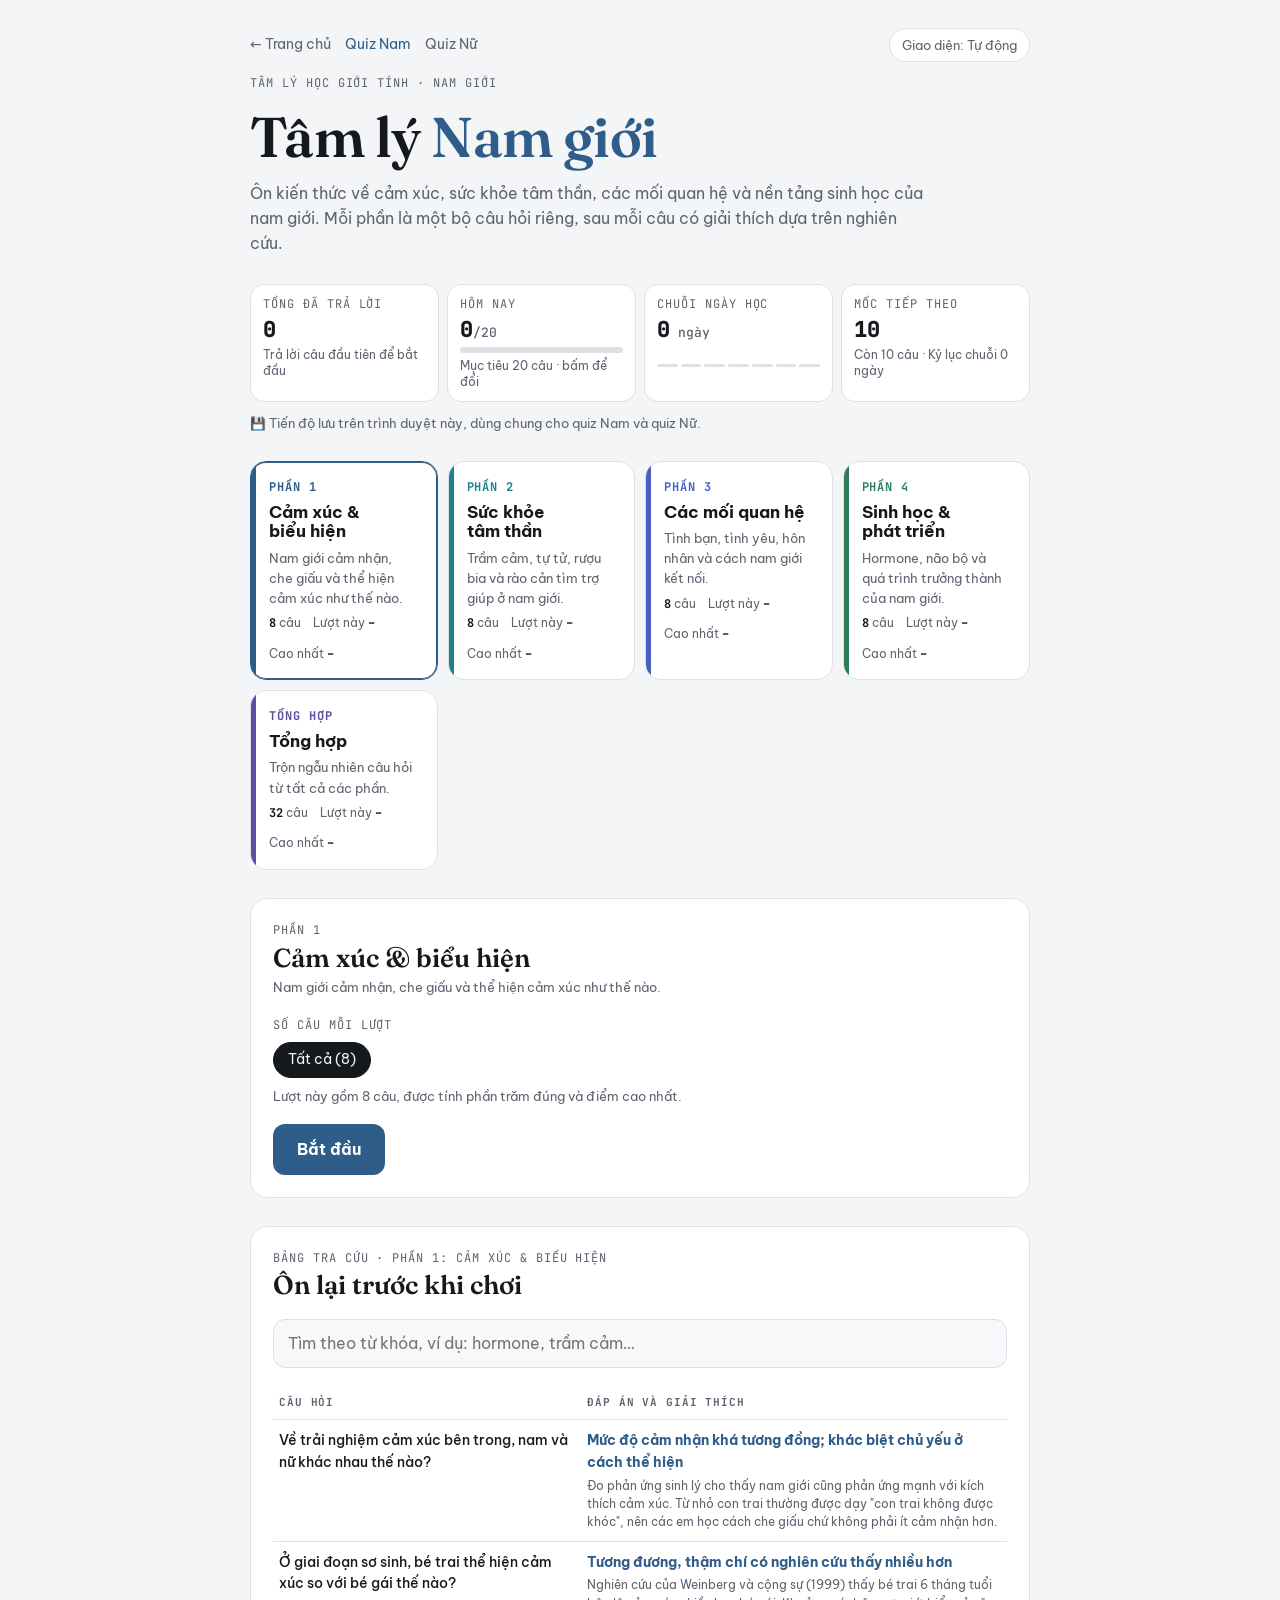
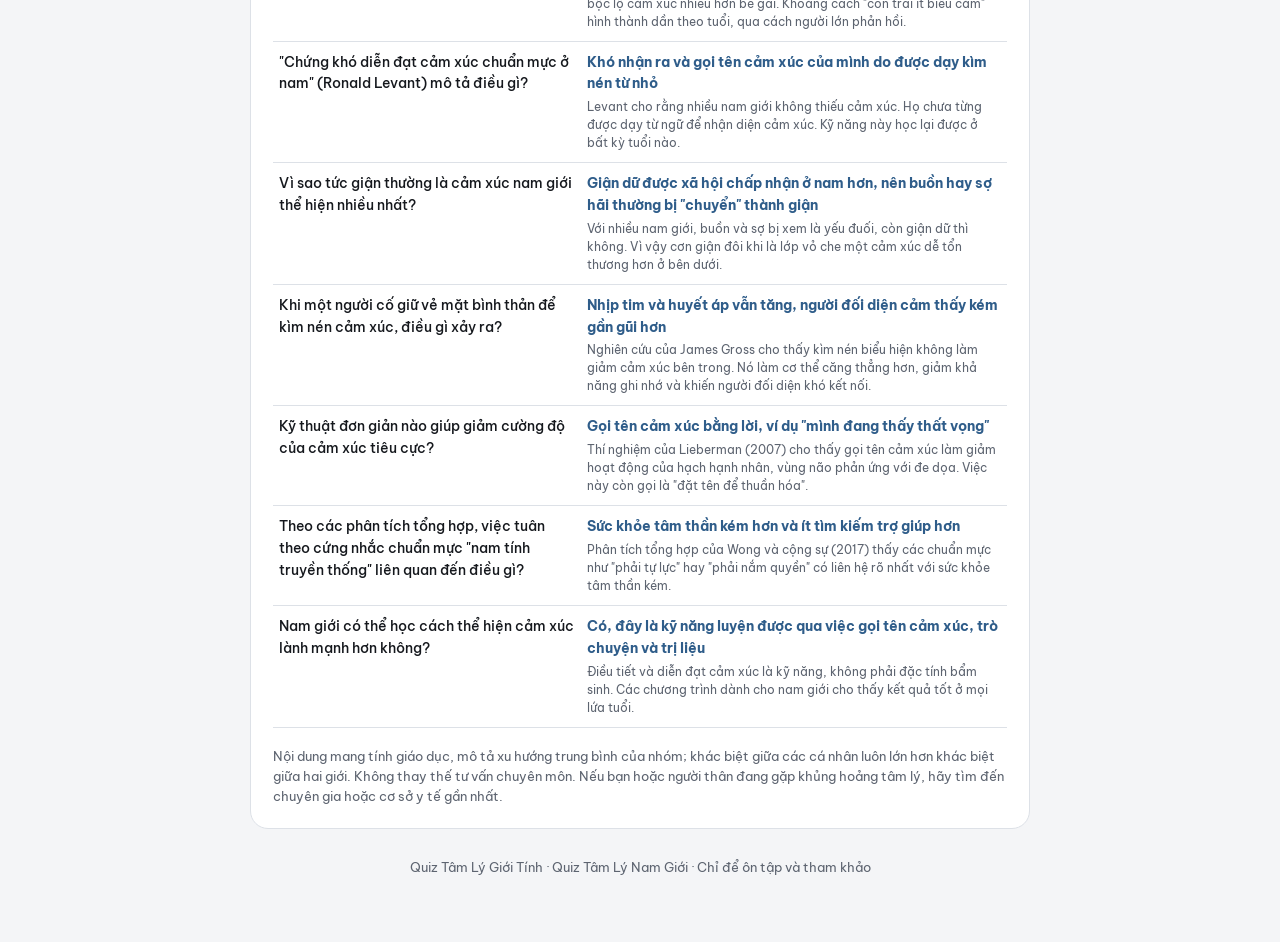
==== commit a83bc9bd: "Bỏ băng chữ chạy ở đầu trang Co-Authored-By: Claude Opus 5.5 <noreply@anthropic.com> Claude-Session:" ====
--- a/nam.html
+++ b/nam.html
@@ -11,7 +11,6 @@
 <link rel="stylesheet" href="style.css">
 </head>
 <body class="nam">
-<div class="tape" aria-hidden="true"><div class="tape-track" id="tape"></div></div>
 <main class="wrap">
   <header class="mast">
     <div class="mast-top">
--- a/style.css
+++ b/style.css
@@ -44,14 +44,9 @@
 h1, h2, h3 { margin: 0; line-height: 1.15; text-wrap: balance; }
 .label { font-family: var(--mono); font-size: 12px; letter-spacing: .08em; text-transform: uppercase; color: var(--muted); }
 
-/* Băng chữ chạy */
-.tape { margin: 0 calc(-1 * max(16px, env(safe-area-inset-left, 0px))); border-bottom: 1px solid var(--line); background: var(--card); overflow: hidden; white-space: nowrap; }
-.tape-track { display: inline-flex; gap: 32px; padding: 9px 0; animation: run 90s linear infinite; font-family: var(--mono); font-size: 13px; color: var(--muted); }
-.tape-track b { margin-right: 6px; font-weight: 700; }
-@keyframes run { from { transform: translateX(0); } to { transform: translateX(-50%); } }
 
 /* Đầu trang */
-.mast { display: grid; gap: 12px; padding-top: 24px; }
+.mast { display: grid; gap: 12px; padding-top: 28px; }
 .mast-top { display: flex; justify-content: space-between; align-items: center; gap: 12px; flex-wrap: wrap; }
 .nav { display: flex; gap: 14px; flex-wrap: wrap; font-size: 14px; }
 .nav a { color: var(--muted); text-decoration: none; }
@@ -157,4 +152,4 @@
 .pick .parts-list span { font-family: var(--mono); font-size: 11px; border: 1px solid var(--line); border-radius: 99px; padding: 1px 9px; color: var(--muted); }
 .pick .go-link { color: var(--c1); font-weight: 700; }
 footer { text-align: center; font-size: 13px; color: var(--muted); }
-@media (prefers-reduced-motion: reduce) { .tape-track { animation: none; } * { transition: none !important; } }
+@media (prefers-reduced-motion: reduce) { * { transition: none !important; } }
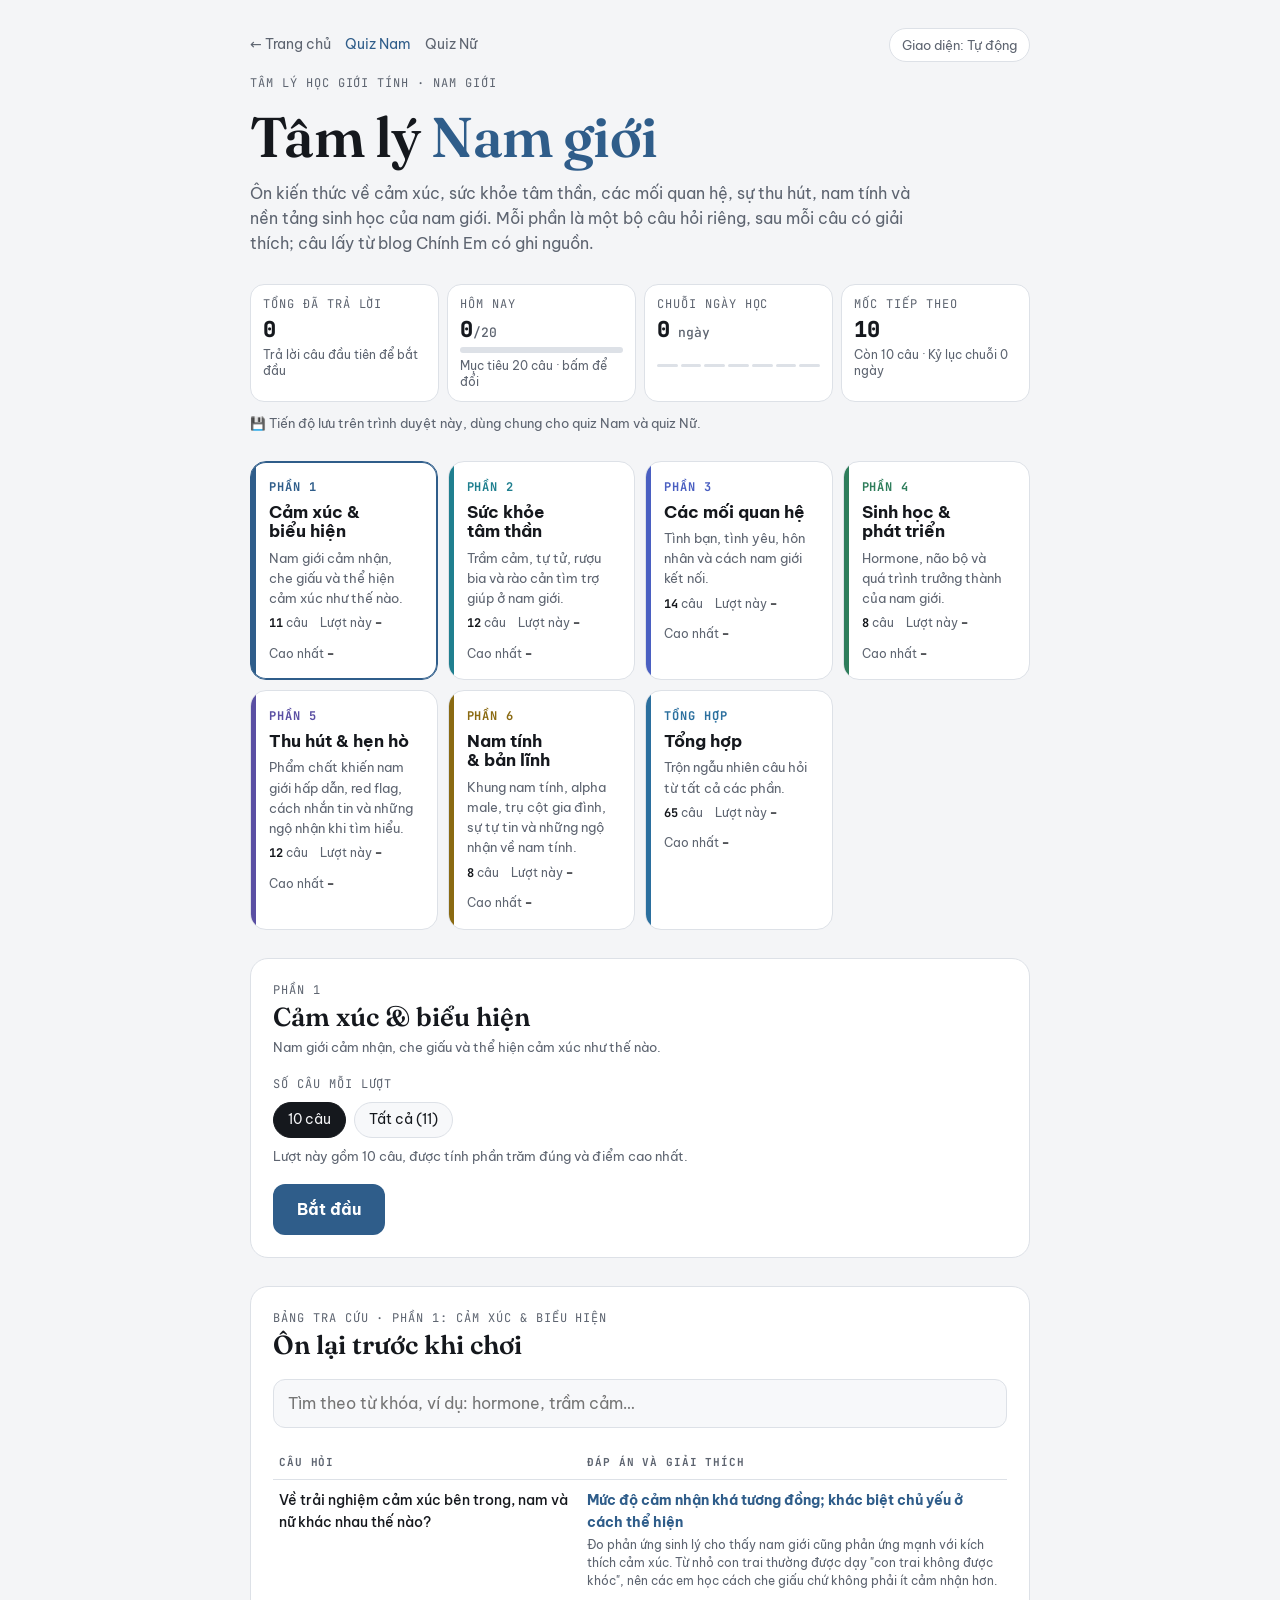
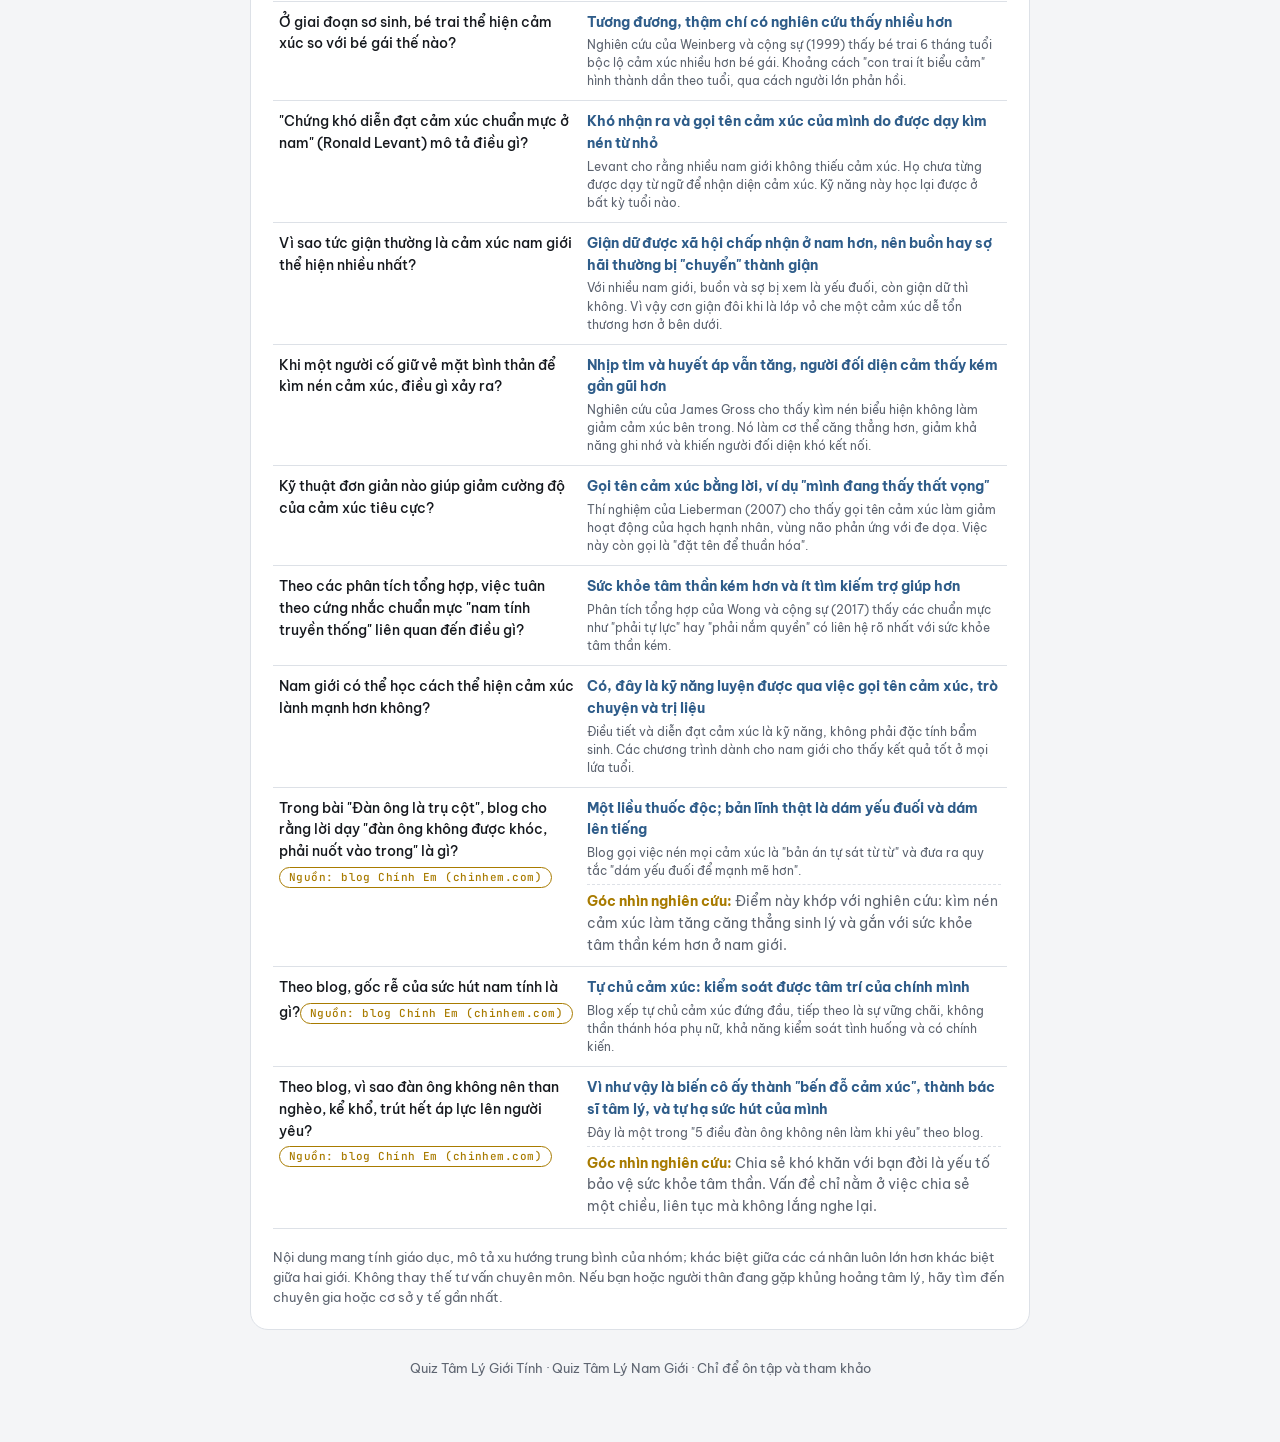
==== commit 71d9304e: "Quiz nam: thêm nội dung về nam giới từ blog Chính Em, chuyển câu chủ thể nam từ quiz nữ - Chuyển 8 c" ====
--- a/nam.html
+++ b/nam.html
@@ -2,7 +2,7 @@
 <html lang="vi">
 <head>
 <title>Quiz Tâm Lý Nam Giới</title>
-<meta name="description" content="Quiz 32 câu về cảm xúc, sức khỏe tâm thần, các mối quan hệ và sinh học của nam giới.">
+<meta name="description" content="Quiz 65 câu về cảm xúc, sức khỏe tâm thần, các mối quan hệ, sự thu hút, nam tính và sinh học của nam giới.">
 <meta charset="utf-8">
 <meta name="viewport" content="width=device-width, initial-scale=1, viewport-fit=cover">
 <meta name="claude:viewport-fit-sides" content="cover">
@@ -51,6 +51,7 @@
     <div class="prompt">
       <span class="label" id="qLabel"></span>
       <div class="big" id="qMain"></div>
+      <span class="src" id="qSrc" hidden>Nguồn: blog Chính Em (chinhem.com)</span>
     </div>
     <div class="opts" id="opts"></div>
     <div class="explain" id="explain" hidden></div>
--- a/style.css
+++ b/style.css
@@ -1,31 +1,31 @@
 /* Bố cục: một cột 780px như bảng ôn tập; băng chữ chạy trên cùng, ô thống kê, lưới chọn phần, khung chơi, bảng tra cứu.
-   Màu nhấn đổi theo phần đang chọn (--c1..--c5); trang Nam tông xanh, trang Nữ tông hồng mận. */
+   Màu nhấn đổi theo phần đang chọn (--c1..--c10); trang Nam tông xanh, trang Nữ tông hồng mận. */
 :root {
   --bg: #f4f5f7; --card: #ffffff; --opt: #f7f8fa; --ink: #15181d; --muted: #5d6470; --line: #dde1e7;
   --up: #1d8a55; --up-soft: #dcf2e6; --down: #c93c3c; --down-soft: #fbe3e1; --ref: #a87b00; --alt: #6d4fc2;
-  --c1: #2f5d8a; --c2: #1f7f8f; --c3: #4a5fc1; --c4: #2e7d5b; --c5: #5a4fa3;
+  --c1: #2f5d8a; --c2: #1f7f8f; --c3: #4a5fc1; --c4: #2e7d5b; --c5: #5a4fa3; --c6: #8a6a12; --c7: #2b6f9e; --c8: #3e6e2e; --c9: #6b4fb8; --c10: #4a5f7a;
   --accent: var(--c1); --accent-ink: #ffffff;
   --display: "Fraunces", Georgia, "Times New Roman", serif;
   --body: "Be Vietnam Pro", system-ui, -apple-system, "Segoe UI", sans-serif;
   --mono: "JetBrains Mono", ui-monospace, Menlo, monospace;
 }
-body.nu, .pick.nu { --c1: #a4466b; --c2: #b2552f; --c3: #8a3f8f; --c4: #b23a55; --c5: #7a4a9a; --accent: var(--c1); }
+body.nu, .pick.nu { --c1: #a4466b; --c2: #b2552f; --c3: #8a3f8f; --c4: #b23a55; --c5: #7a4a9a; --c6: #9c4221; --c7: #8e3b8e; --c8: #b03a5b; --c9: #a8481e; --c10: #6a4fa3; --accent: var(--c1); }
 @media (prefers-color-scheme: dark) {
   :root:not([data-theme="light"]) {
     --bg: #0e1013; --card: #171a1f; --opt: #1d2127; --ink: #e9ebef; --muted: #98a0ab; --line: #2a2f37;
     --up: #4fd18c; --up-soft: #143024; --down: #ff7a72; --down-soft: #3a1b1a; --ref: #f2c230; --alt: #b49bff;
-    --c1: #7fb0e3; --c2: #5fd0dc; --c3: #98a8ff; --c4: #6fd6a2; --c5: #b6a6ff; --accent-ink: #0b0f14;
+    --c1: #7fb0e3; --c2: #5fd0dc; --c3: #98a8ff; --c4: #6fd6a2; --c5: #b6a6ff; --c6: #e6c27a; --c7: #7ec4ff; --c8: #9fd67e; --c9: #c7a0ff; --c10: #9fb4d0; --accent-ink: #0b0f14;
     color-scheme: dark;
   }
-  :root:not([data-theme="light"]) body.nu, :root:not([data-theme="light"]) .pick.nu { --c1: #f08fb4; --c2: #ffa07a; --c3: #e09ae6; --c4: #ff8fa6; --c5: #c9a2f0; }
+  :root:not([data-theme="light"]) body.nu, :root:not([data-theme="light"]) .pick.nu { --c1: #f08fb4; --c2: #ffa07a; --c3: #e09ae6; --c4: #ff8fa6; --c5: #c9a2f0; --c6: #ff9f7a; --c7: #e48ee4; --c8: #ff8fb0; --c9: #ffa680; --c10: #c7a0ff; }
 }
 :root[data-theme="dark"] {
   --bg: #0e1013; --card: #171a1f; --opt: #1d2127; --ink: #e9ebef; --muted: #98a0ab; --line: #2a2f37;
   --up: #4fd18c; --up-soft: #143024; --down: #ff7a72; --down-soft: #3a1b1a; --ref: #f2c230; --alt: #b49bff;
-  --c1: #7fb0e3; --c2: #5fd0dc; --c3: #98a8ff; --c4: #6fd6a2; --c5: #b6a6ff; --accent-ink: #0b0f14;
+  --c1: #7fb0e3; --c2: #5fd0dc; --c3: #98a8ff; --c4: #6fd6a2; --c5: #b6a6ff; --c6: #e6c27a; --c7: #7ec4ff; --c8: #9fd67e; --c9: #c7a0ff; --c10: #9fb4d0; --accent-ink: #0b0f14;
   color-scheme: dark;
 }
-:root[data-theme="dark"] body.nu, :root[data-theme="dark"] .pick.nu { --c1: #f08fb4; --c2: #ffa07a; --c3: #e09ae6; --c4: #ff8fa6; --c5: #c9a2f0; }
+:root[data-theme="dark"] body.nu, :root[data-theme="dark"] .pick.nu { --c1: #f08fb4; --c2: #ffa07a; --c3: #e09ae6; --c4: #ff8fa6; --c5: #c9a2f0; --c6: #ff9f7a; --c7: #e48ee4; --c8: #ff8fb0; --c9: #ffa680; --c10: #c7a0ff; }
 
 * { box-sizing: border-box; }
 html { background: var(--bg); }
@@ -103,6 +103,8 @@
 .bar i { display: block; height: 100%; background: var(--accent); width: 0; transition: width .3s; }
 .prompt { display: grid; gap: 8px; padding: 10px 2px 2px; }
 .prompt .big { font-family: var(--display); font-size: clamp(21px, 4.4vw, 27px); font-weight: 600; line-height: 1.3; text-wrap: pretty; }
+.src { justify-self: start; font-family: var(--mono); font-size: 11px; letter-spacing: .04em; color: var(--ref); border: 1px solid var(--ref); border-radius: 99px; padding: 1px 9px; }
+.board td .src { display: inline-block; margin-top: 4px; }
 .opts { display: grid; gap: 10px; }
 .opt { text-align: left; background: var(--opt); border: 1.5px solid var(--line); border-radius: 12px; padding: 13px 16px; display: flex; gap: 12px; align-items: flex-start; transition: border-color .15s; }
 .opt:hover:not(:disabled) { border-color: var(--accent); }
@@ -117,6 +119,8 @@
 .explain b.t { font-family: var(--mono); color: var(--up); }
 .explain.bad b.t { color: var(--down); }
 .explain p { margin: 0; font-size: 15px; color: var(--ink); }
+.explain p.sci, .board td small.sci { font-size: 14px; color: var(--muted); border-top: 1px dashed var(--line); padding-top: 6px; margin-top: 4px; }
+.explain p.sci b, .board td small.sci b { color: var(--ref); }
 .actions { display: flex; gap: 10px; flex-wrap: wrap; align-items: center; }
 .hint { font-size: 12px; color: var(--muted); margin-left: auto; }
 @media (max-width: 540px) { .hint { display: none; } }
